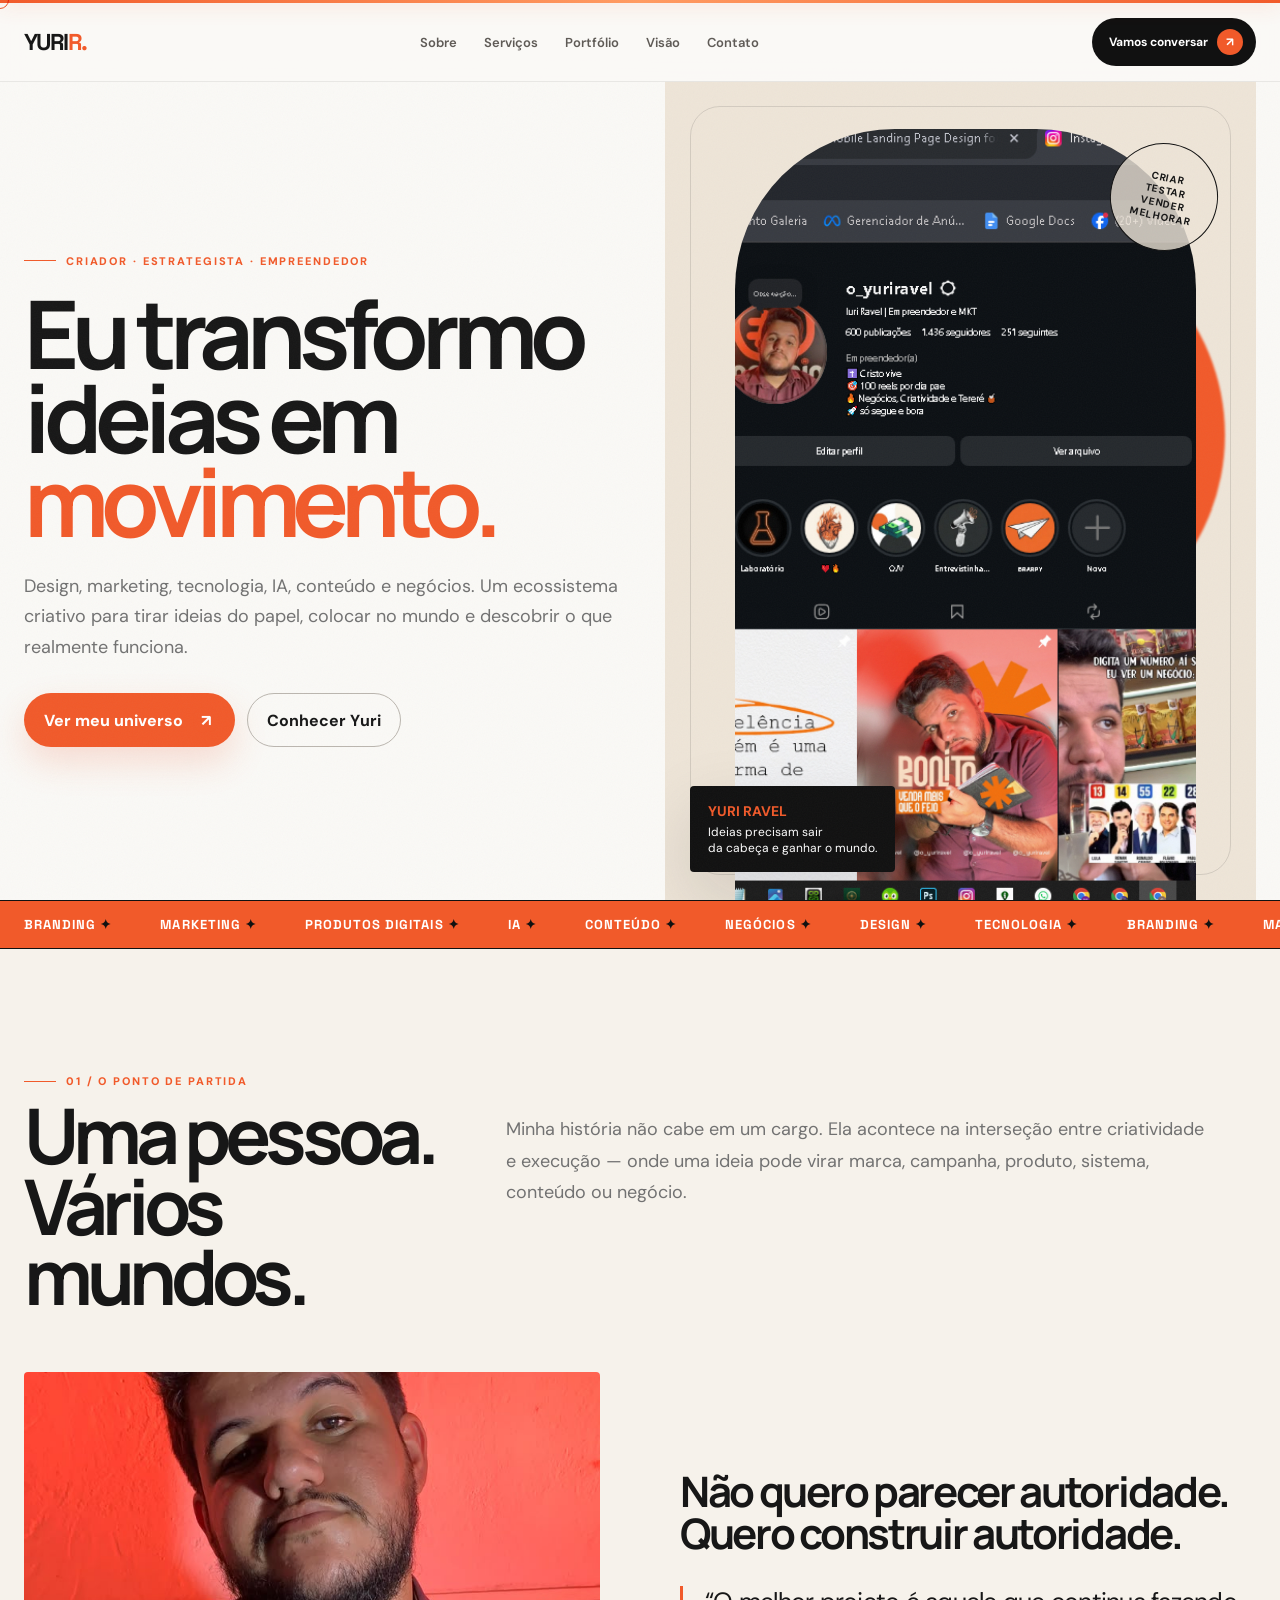
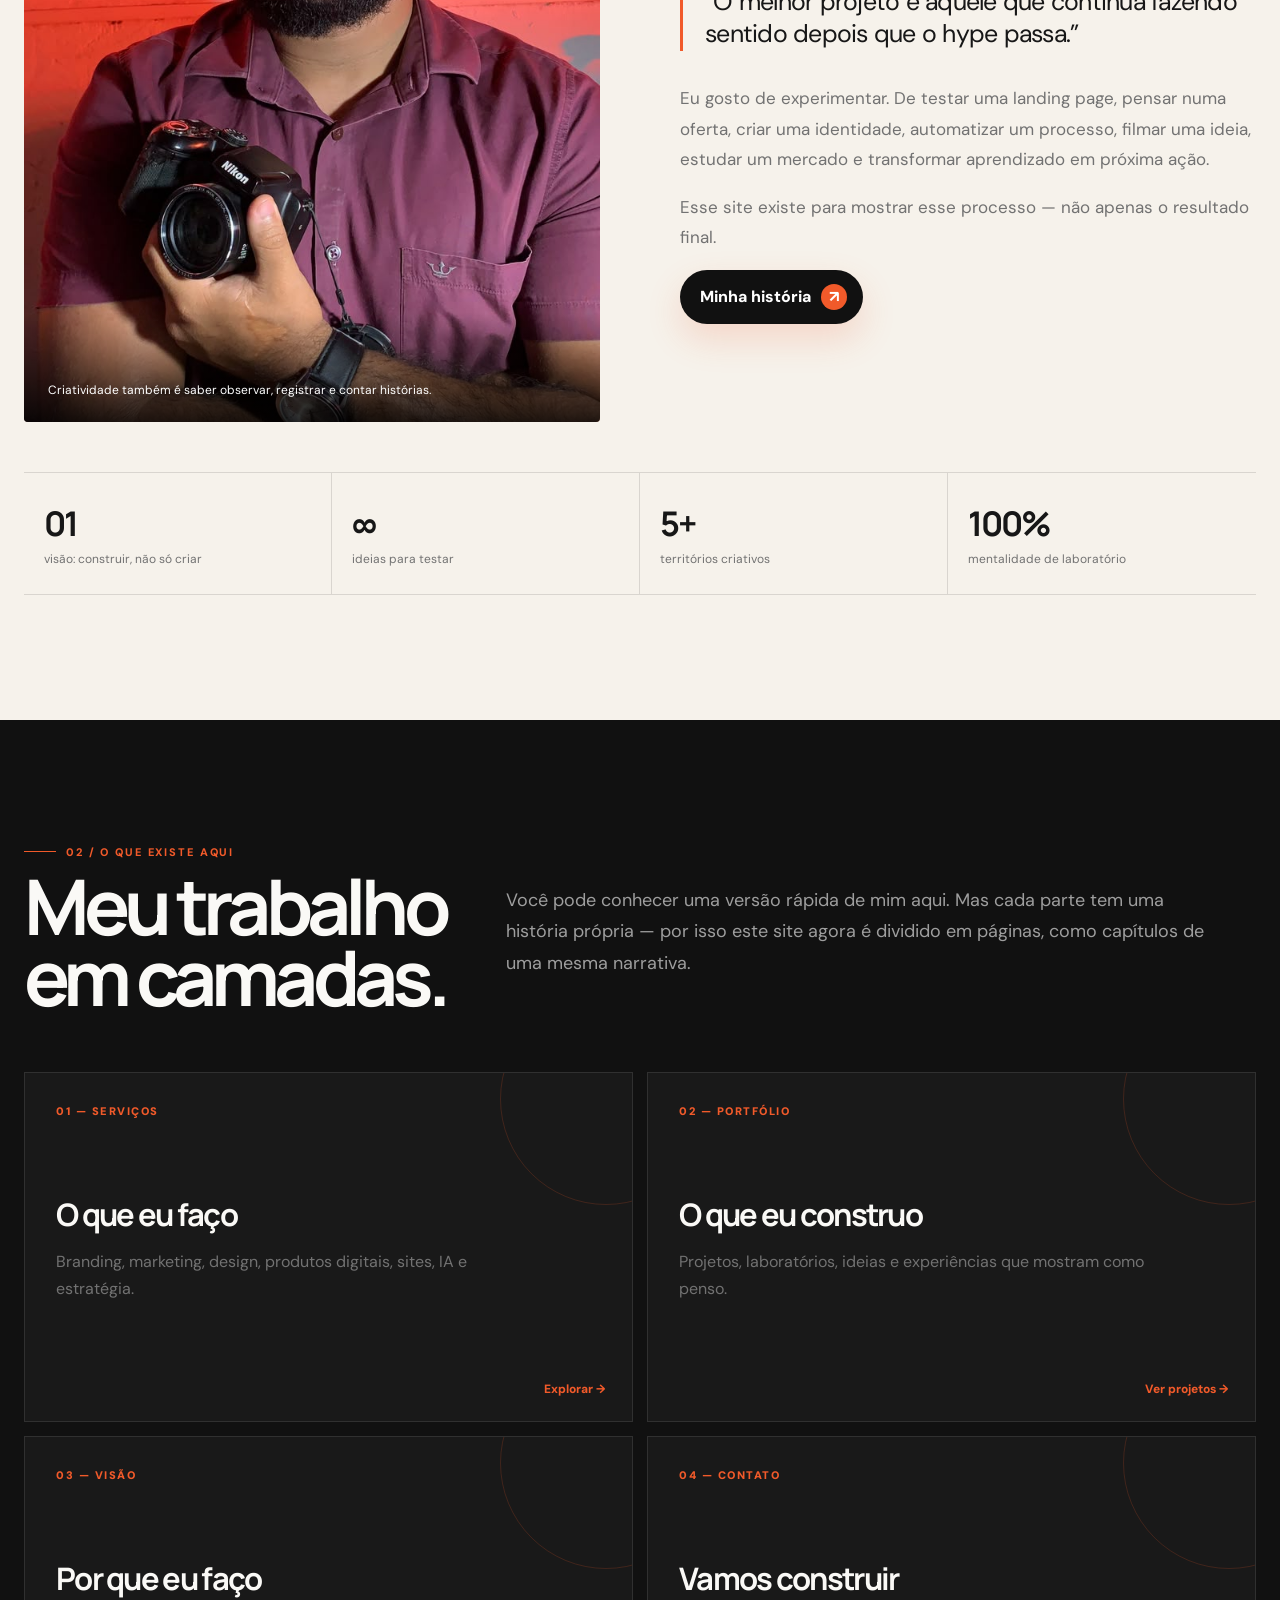
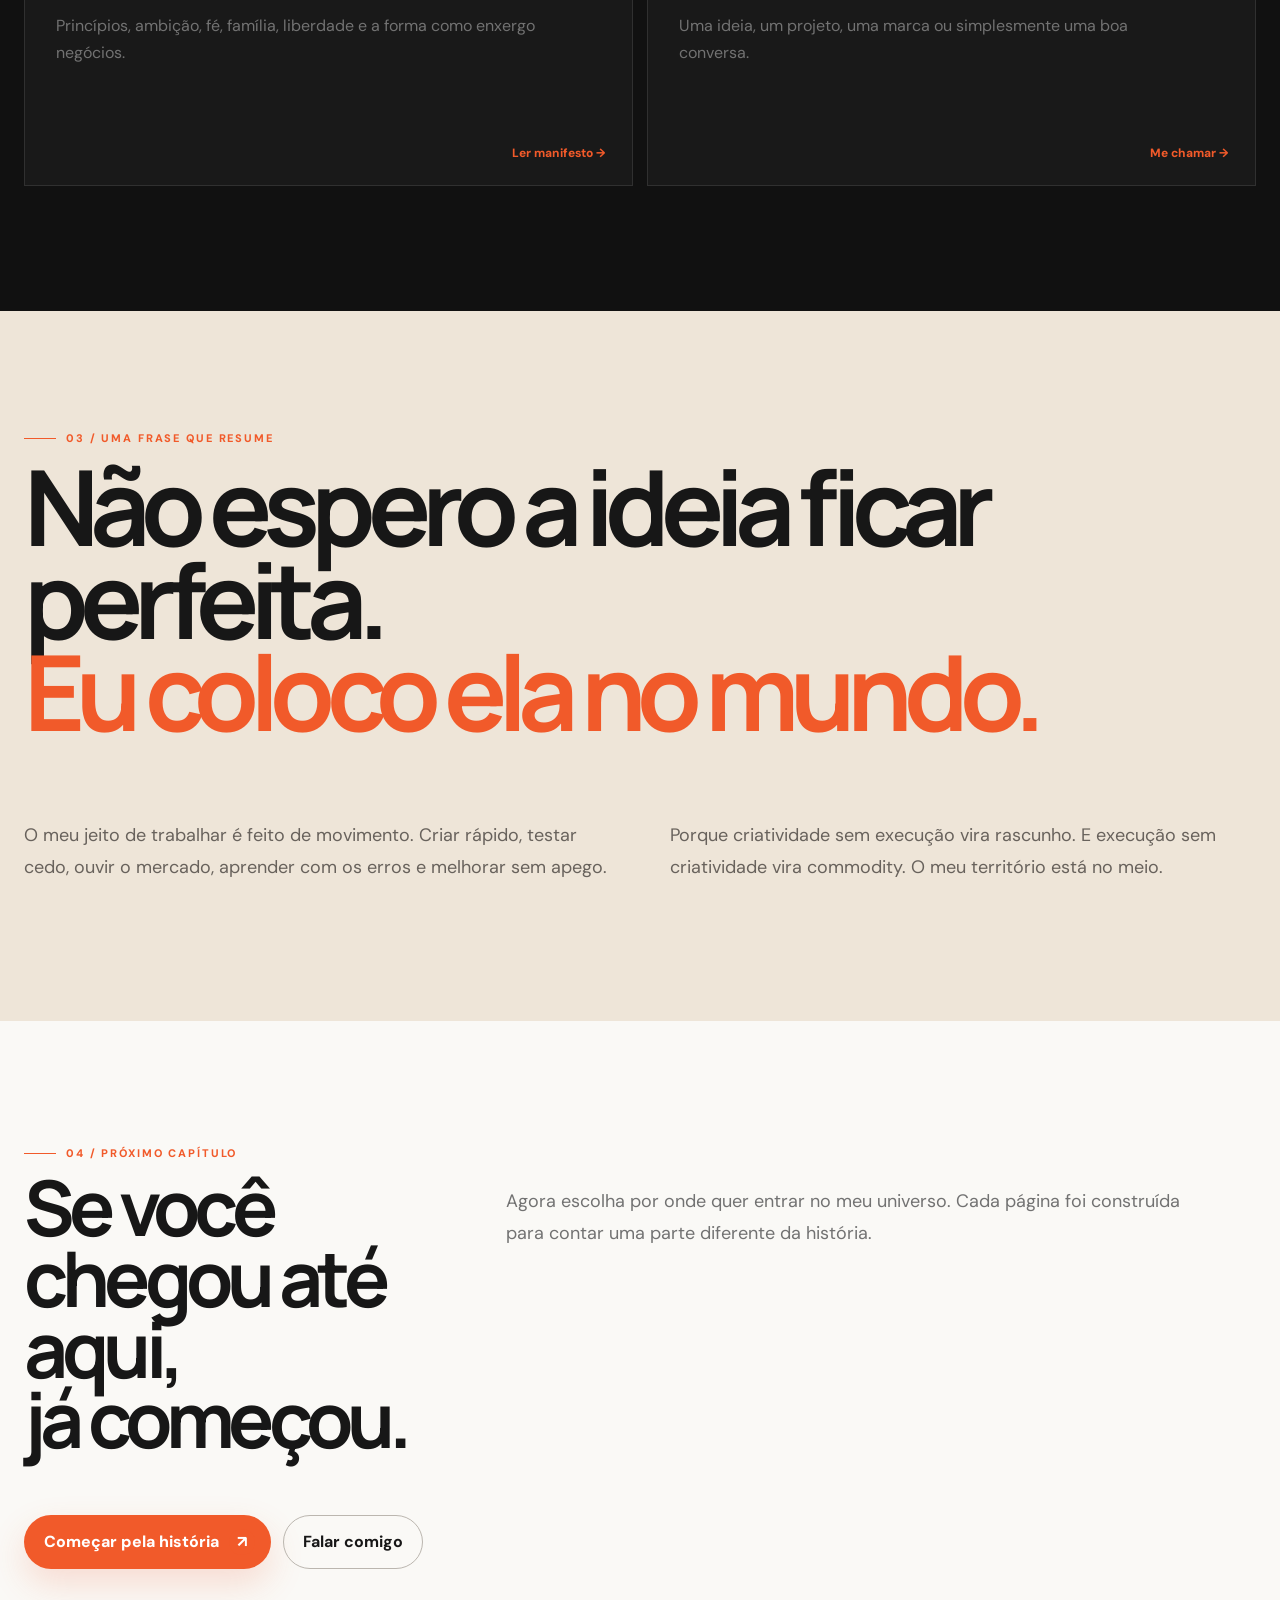
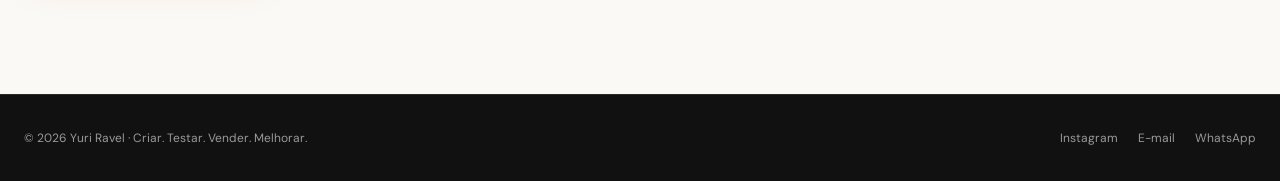
==== yuri-ravel-site-v2-vercel/index.html @ 9c4b501a "Add files via upload" ====
<!doctype html>
<html lang="pt-BR"><head>
<meta charset="utf-8"><meta name="viewport" content="width=device-width,initial-scale=1">
<meta name="theme-color" content="#111111"><meta name="description" content="Criar. Testar. Vender. Melhorar. — Yuri Ravel">
<title>Criar. Testar. Vender. Melhorar. — Yuri Ravel</title><link rel="stylesheet" href="styles.css">
</head><body class=""><div class="topline"></div><div class="noise"></div><div class="cursor"></div>
<header><div class="container nav"><a class="logo" href="index.html">YURI<em>R.</em></a>
<nav class="navlinks">
<a href="sobre.html">Sobre</a><a href="servicos.html">Serviços</a><a href="portfolio.html">Portfólio</a><a href="visao.html">Visão</a><a href="contato.html">Contato</a>
</nav><a class="navcta" href="contato.html">Vamos conversar <span class="arrow">↗</span></a><button class="menu" aria-label="Abrir menu">☰</button></div></header>
<main>
<section class="hero container">
  <div class="hero-copy reveal">
    <div class="kicker">Criador · Estrategista · Empreendedor</div>
    <h1>Eu transformo<br>ideias em <span class="orange">movimento.</span></h1>
    <p>Design, marketing, tecnologia, IA, conteúdo e negócios. Um ecossistema criativo para tirar ideias do papel, colocar no mundo e descobrir o que realmente funciona.</p>
    <div class="actions"><a class="btn" href="portfolio.html">Ver meu universo <span class="arrow">↗</span></a><a class="outline" href="sobre.html">Conhecer Yuri</a></div>
  </div>
  <div class="hero-art reveal">
    <div class="hero-photo"><img src="assets/yuri-profile.png" alt="Yuri Ravel"></div>
    <div class="stamp">CRIAR<br>TESTAR<br>VENDER<br>MELHORAR</div>
    <div class="hero-note"><b>YURI RAVEL</b>Ideias precisam sair<br>da cabeça e ganhar o mundo.</div>
  </div>
</section>
<div class="ticker"><div class="ticker-track">
<span>Branding <i>✦</i></span><span>Marketing <i>✦</i></span><span>Produtos digitais <i>✦</i></span><span>IA <i>✦</i></span><span>Conteúdo <i>✦</i></span><span>Negócios <i>✦</i></span><span>Design <i>✦</i></span><span>Tecnologia <i>✦</i></span>
<span>Branding <i>✦</i></span><span>Marketing <i>✦</i></span><span>Produtos digitais <i>✦</i></span><span>IA <i>✦</i></span><span>Conteúdo <i>✦</i></span><span>Negócios <i>✦</i></span><span>Design <i>✦</i></span><span>Tecnologia <i>✦</i></span>
</div></div>

<section class="section soft"><div class="container">
<div class="section-head reveal"><div><div class="kicker">01 / O ponto de partida</div><h2>Uma pessoa.<br>Vários mundos.</h2></div><p>Minha história não cabe em um cargo. Ela acontece na interseção entre criatividade e execução — onde uma ideia pode virar marca, campanha, produto, sistema, conteúdo ou negócio.</p></div>
<div class="editorial">
<div class="editorial-image reveal"><img src="assets/yuri-camera.png" alt="Yuri segurando uma câmera"><div class="caption">Criatividade também é saber observar, registrar e contar histórias.</div></div>
<div class="editorial-copy reveal"><h3>Não quero parecer autoridade. Quero construir autoridade.</h3><div class="quote">“O melhor projeto é aquele que continua fazendo sentido depois que o hype passa.”</div><p>Eu gosto de experimentar. De testar uma landing page, pensar numa oferta, criar uma identidade, automatizar um processo, filmar uma ideia, estudar um mercado e transformar aprendizado em próxima ação.</p><p>Esse site existe para mostrar esse processo — não apenas o resultado final.</p><a class="btn dark" href="sobre.html">Minha história <span class="arrow">↗</span></a></div>
</div>
<div class="stats">
<div class="stat reveal"><b>01</b><span>visão: construir, não só criar</span></div><div class="stat reveal"><b>∞</b><span>ideias para testar</span></div><div class="stat reveal"><b>5+</b><span>territórios criativos</span></div><div class="stat reveal"><b>100%</b><span>mentalidade de laboratório</span></div>
</div></div></section>

<section class="section dark"><div class="container">
<div class="section-head reveal"><div><div class="kicker">02 / O que existe aqui</div><h2>Meu trabalho<br>em camadas.</h2></div><p>Você pode conhecer uma versão rápida de mim aqui. Mas cada parte tem uma história própria — por isso este site agora é dividido em páginas, como capítulos de uma mesma narrativa.</p></div>
<div class="service-grid">
<a class="service-card reveal" href="servicos.html"><div class="service-number">01 — SERVIÇOS</div><h3>O que eu faço</h3><p>Branding, marketing, design, produtos digitais, sites, IA e estratégia.</p><span class="mini">Explorar →</span></a>
<a class="service-card reveal" href="portfolio.html"><div class="service-number">02 — PORTFÓLIO</div><h3>O que eu construo</h3><p>Projetos, laboratórios, ideias e experiências que mostram como penso.</p><span class="mini">Ver projetos →</span></a>
<a class="service-card reveal" href="visao.html"><div class="service-number">03 — VISÃO</div><h3>Por que eu faço</h3><p>Princípios, ambição, fé, família, liberdade e a forma como enxergo negócios.</p><span class="mini">Ler manifesto →</span></a>
<a class="service-card reveal" href="contato.html"><div class="service-number">04 — CONTATO</div><h3>Vamos construir</h3><p>Uma ideia, um projeto, uma marca ou simplesmente uma boa conversa.</p><span class="mini">Me chamar →</span></a>
</div></div></section>

<section class="manifesto"><div class="container reveal">
<div class="kicker">03 / Uma frase que resume</div>
<h2>Não espero a ideia ficar perfeita.<br><span>Eu coloco ela no mundo.</span></h2>
<div class="manifesto-grid"><p>O meu jeito de trabalhar é feito de movimento. Criar rápido, testar cedo, ouvir o mercado, aprender com os erros e melhorar sem apego.</p><p>Porque criatividade sem execução vira rascunho. E execução sem criatividade vira commodity. O meu território está no meio.</p></div>
</div></section>

<section class="section"><div class="container">
<div class="section-head reveal"><div><div class="kicker">04 / Próximo capítulo</div><h2>Se você chegou até aqui,<br>já começou.</h2></div><p>Agora escolha por onde quer entrar no meu universo. Cada página foi construída para contar uma parte diferente da história.</p></div>
<div class="actions reveal"><a class="btn" href="sobre.html">Começar pela história <span class="arrow">↗</span></a><a class="outline" href="contato.html">Falar comigo</a></div>
</div></section>
</main>
<footer><div class="container foot"><div>© 2026 Yuri Ravel · Criar. Testar. Vender. Melhorar.</div><div class="foot-links"><a href="instagram.com/o_yuriravel" target="_blank">Instagram</a><a href="mailto:yuriravelofc@gmail.com">E-mail</a><a href="https://wa.me/5564993326251" target="_blank">WhatsApp</a></div></div></footer>
<script src="script.js"></script></body></html>
---- yuri-ravel-site-v2-vercel/styles.css ----
@import url('https://fonts.googleapis.com/css2?family=DM+Sans:wght@400;500;600;700&family=Manrope:wght@500;600;700;800&family=Space+Grotesk:wght@400;500;600;700&display=swap');
:root{
  --black:#111111; --ink:#171717; --charcoal:#252525; --gray:#727272;
  --line:#d9d5cf; --white:#faf9f6; --beige:#eee5d8; --beige2:#e4d6c5;
  --orange:#f15a2a; --orange2:#ff7a3d; --soft:#f6f2eb;
  --shadow:0 25px 70px rgba(17,17,17,.12); --ease:cubic-bezier(.2,.8,.2,1);
  --max:1240px;
}
*{box-sizing:border-box}html{scroll-behavior:smooth}
body{margin:0;background:var(--white);color:var(--ink);font-family:"DM Sans",Arial,sans-serif;overflow-x:hidden}
body.dark-page{background:var(--black);color:var(--white)}
a{color:inherit;text-decoration:none}button{font:inherit}
::selection{background:var(--orange);color:white}
.noise{position:fixed;inset:0;pointer-events:none;z-index:100;opacity:.035;background-image:url("data:image/svg+xml,%3Csvg xmlns='http://www.w3.org/2000/svg' width='180' height='180'%3E%3Cfilter id='n'%3E%3CfeTurbulence type='fractalNoise' baseFrequency='.8' numOctaves='3' stitchTiles='stitch'/%3E%3C/filter%3E%3Crect width='100%25' height='100%25' filter='url(%23n)'/%3E%3C/svg%3E")}
.topline{height:3px;position:fixed;top:0;left:0;right:0;z-index:200;background:linear-gradient(90deg,var(--orange),#ff9b62,var(--orange));box-shadow:0 0 20px rgba(241,90,42,.45)}
.container{width:min(calc(100% - 48px),var(--max));margin:auto}
header{position:fixed;top:3px;left:0;right:0;z-index:150;background:rgba(250,249,246,.78);backdrop-filter:blur(18px);border-bottom:1px solid rgba(17,17,17,.08)}
.dark-page header{background:rgba(17,17,17,.78);border-color:rgba(255,255,255,.09)}
.nav{height:78px;display:flex;align-items:center;justify-content:space-between}
.logo{font-family:"Space Grotesk";font-size:23px;font-weight:700;letter-spacing:-.07em}
.logo em{font-style:normal;color:var(--orange)}
.navlinks{display:flex;gap:27px;font-size:13px;font-weight:600;color:#5f5b56}
.dark-page .navlinks{color:#bbb}
.navlinks a{position:relative;padding:30px 0}
.navlinks a:after{content:"";position:absolute;left:0;right:100%;bottom:21px;height:2px;background:var(--orange);transition:.3s}
.navlinks a:hover:after,.navlinks a.active:after{right:0}
.navcta{display:inline-flex;align-items:center;gap:9px;padding:11px 13px 11px 17px;border-radius:999px;background:var(--black);color:white;font-weight:700;font-size:12px}
.dark-page .navcta{background:var(--white);color:var(--black)}
.arrow{width:26px;height:26px;border-radius:50%;background:var(--orange);display:grid;place-items:center;color:white}
.menu{display:none;background:none;border:0;font-size:25px;color:inherit}
main{padding-top:81px}
.hero{min-height:calc(100vh - 81px);display:grid;grid-template-columns:1.04fr .96fr;align-items:stretch}
.hero-copy{padding:110px 35px 90px 0;display:flex;flex-direction:column;justify-content:center}
.kicker{display:flex;align-items:center;gap:10px;font-size:11px;letter-spacing:.17em;text-transform:uppercase;font-weight:800;color:var(--orange)}
.kicker:before{content:"";width:32px;height:1px;background:var(--orange)}
h1,h2,h3{font-family:"Manrope",Arial,sans-serif}
h1{font-size:clamp(56px,7.4vw,105px);line-height:.89;letter-spacing:-.075em;margin:23px 0 27px;max-width:790px}
h1 .orange,h2 .orange{color:var(--orange)}
.hero-copy p{font-size:18px;line-height:1.7;color:var(--gray);max-width:670px;margin:0}
.actions{display:flex;gap:12px;flex-wrap:wrap;margin-top:31px}
.btn{display:inline-flex;align-items:center;gap:10px;border:0;border-radius:999px;padding:14px 16px 14px 20px;background:var(--orange);color:white;font-weight:800;transition:.35s var(--ease);box-shadow:0 15px 35px rgba(241,90,42,.18)}
.btn:hover{transform:translateY(-4px);box-shadow:0 22px 50px rgba(241,90,42,.3)}
.btn.dark{background:var(--black)}.btn.light{background:var(--white);color:var(--black)}
.outline{display:inline-flex;align-items:center;border:1px solid #bbb6af;border-radius:999px;padding:13px 19px;font-weight:700;transition:.3s}
.outline:hover{border-color:var(--orange);color:var(--orange)}
.hero-art{position:relative;min-height:650px;background:var(--beige);overflow:hidden}
.hero-art:before{content:"";position:absolute;width:430px;height:430px;border-radius:50%;background:var(--orange);left:22%;top:17%;filter:blur(1px)}
.hero-art:after{content:"";position:absolute;inset:25px;border:1px solid rgba(17,17,17,.12);border-radius:30px;pointer-events:none}
.hero-photo{position:absolute;inset:48px 60px 0 70px;z-index:2;overflow:hidden;border-radius:160px 160px 0 0;filter:saturate(.9)}
.hero-photo img{width:100%;height:100%;object-fit:cover;object-position:center;transform:scale(1.03)}
.stamp{position:absolute;z-index:4;right:38px;top:62px;width:108px;height:108px;border:1px solid var(--black);border-radius:50%;display:grid;place-items:center;text-align:center;font-size:10px;font-weight:800;letter-spacing:.08em;transform:rotate(12deg);background:rgba(238,229,216,.78)}
.hero-note{position:absolute;z-index:5;left:25px;bottom:28px;background:var(--black);color:white;padding:16px 18px;border-radius:4px;font-size:12px;line-height:1.35;box-shadow:var(--shadow)}
.hero-note b{color:var(--orange);display:block;font-size:14px;margin-bottom:3px}
.ticker{overflow:hidden;border-top:1px solid var(--black);border-bottom:1px solid var(--black);background:var(--orange);color:white}
.ticker-track{display:flex;width:max-content;animation:marquee 24s linear infinite}
.ticker span{font-family:"Space Grotesk";font-size:13px;font-weight:700;letter-spacing:.08em;text-transform:uppercase;padding:15px 24px}
.ticker i{font-style:normal;color:var(--black)}
@keyframes marquee{to{transform:translateX(-50%)}}
.section{padding:125px 0}.section.soft{background:var(--soft)}.section.dark{background:var(--black);color:var(--white)}
.section-head{display:grid;grid-template-columns:.72fr 1.28fr;gap:60px;margin-bottom:60px}
.section-head h2{font-size:clamp(44px,6vw,78px);line-height:.92;letter-spacing:-.075em;margin:12px 0 0}
.section-head p{font-size:18px;line-height:1.75;color:var(--gray);max-width:700px;margin:40px 0 0}
.dark .section-head p{color:#9e9e9e}
.editorial{display:grid;grid-template-columns:1fr 1fr;gap:80px;align-items:center}
.editorial-image{height:650px;border-radius:4px;overflow:hidden;position:relative;background:var(--beige)}
.editorial-image img{width:100%;height:100%;object-fit:cover}
.editorial-image .caption{position:absolute;bottom:0;left:0;right:0;background:linear-gradient(transparent,rgba(0,0,0,.85));padding:70px 24px 24px;color:white;font-size:12px}
.editorial-copy h3{font-size:42px;line-height:1;letter-spacing:-.055em;margin:0 0 24px}
.editorial-copy p{color:var(--gray);font-size:17px;line-height:1.8}
.quote{border-left:3px solid var(--orange);padding-left:22px;font-size:25px;line-height:1.3;letter-spacing:-.03em;margin:32px 0}
.stats{display:grid;grid-template-columns:repeat(4,1fr);gap:0;border-top:1px solid var(--line);border-bottom:1px solid var(--line);margin-top:50px}
.stat{padding:27px 20px;border-right:1px solid var(--line)}.stat:last-child{border:0}.stat b{font-family:"Manrope";font-size:34px;letter-spacing:-.06em}.stat span{display:block;color:var(--gray);font-size:12px;margin-top:5px}
.service-grid{display:grid;grid-template-columns:repeat(2,1fr);gap:14px}
.service-card{min-height:350px;padding:31px;border:1px solid var(--line);background:var(--white);position:relative;overflow:hidden;transition:.45s var(--ease)}
.dark .service-card{background:#191919;border-color:#303030}
.service-card:hover{transform:translateY(-7px);box-shadow:var(--shadow);border-color:var(--orange)}
.service-number{font-size:11px;font-weight:900;color:var(--orange);letter-spacing:.14em}
.service-card h3{font-size:31px;letter-spacing:-.055em;margin:75px 0 13px}
.service-card p{color:var(--gray);line-height:1.7;margin:0;max-width:480px}
.service-card .mini{position:absolute;right:27px;bottom:24px;font-size:12px;color:var(--orange);font-weight:800}
.service-card:before{content:"";position:absolute;right:-80px;top:-80px;width:210px;height:210px;border-radius:50%;border:1px solid rgba(241,90,42,.18)}
.work-grid{display:grid;grid-template-columns:repeat(12,1fr);gap:15px}
.work{position:relative;min-height:430px;overflow:hidden;background:var(--charcoal);grid-column:span 5}
.work:nth-child(1){grid-column:span 7}.work:nth-child(4){grid-column:span 7}
.work img{width:100%;height:100%;object-fit:cover;opacity:.82;transition:.7s var(--ease)}
.work:hover img{transform:scale(1.06);opacity:.48}
.work-info{position:absolute;inset:auto 0 0;padding:28px;color:white;background:linear-gradient(transparent,rgba(0,0,0,.95) 48%)}
.work-info small{color:#ff9a73;font-weight:800;font-size:10px;letter-spacing:.12em}
.work-info h3{font-size:30px;margin:15px 0 6px;letter-spacing:-.045em}.work-info p{margin:0;color:#d0d0d0;line-height:1.55;font-size:14px}
.process{display:grid;grid-template-columns:repeat(4,1fr);border-top:1px solid #3a3a3a;border-bottom:1px solid #3a3a3a}
.step{padding:28px 22px;border-right:1px solid #3a3a3a}.step:last-child{border:0}.step .num{color:var(--orange);font-weight:900;font-size:12px}.step h3{font-size:22px;margin:55px 0 10px}.step p{color:#9b9b9b;line-height:1.6;font-size:14px}
.manifesto{background:var(--beige);padding:120px 0}.manifesto h2{font-size:clamp(55px,8.2vw,112px);line-height:.88;letter-spacing:-.085em;max-width:1100px;margin:15px 0}.manifesto h2 span{color:var(--orange)}
.manifesto-grid{display:grid;grid-template-columns:1fr 1fr;gap:60px;margin-top:65px}.manifesto-grid p{font-size:18px;line-height:1.75;color:#68625c}
.timeline{border-top:1px solid var(--line)}.timeline-row{display:grid;grid-template-columns:110px 1fr auto;gap:30px;padding:28px 0;border-bottom:1px solid var(--line);align-items:center}.timeline-row .year{font-size:11px;color:var(--orange);font-weight:900;letter-spacing:.12em}.timeline-row h3{margin:0;font-size:23px}.timeline-row p{margin:6px 0 0;color:var(--gray);line-height:1.5}.pill{border:1px solid var(--line);padding:8px 12px;border-radius:99px;font-size:10px;font-weight:800}
.page-hero{padding:105px 0 90px;background:var(--black);color:white}.page-hero h1{max-width:900px;margin-bottom:22px}.page-hero p{max-width:680px;color:#a6a6a6;font-size:18px;line-height:1.75}.page-hero .orange{color:var(--orange)}
.contact-grid{display:grid;grid-template-columns:1fr 1fr;gap:60px;align-items:start}.contact-card{background:var(--beige);padding:42px}.contact-card h3{font-size:35px;letter-spacing:-.05em;margin:0 0 12px}.contact-card p{color:#6d675f;line-height:1.7}.contact-link{display:block;padding:19px 0;border-top:1px solid rgba(17,17,17,.16);font-weight:700}.contact-link:last-child{border-bottom:1px solid rgba(17,17,17,.16)}.contact-link span{display:block;color:var(--gray);font-size:11px;margin-bottom:5px;font-weight:500}.big-contact{font-size:clamp(48px,7vw,90px);line-height:.9;letter-spacing:-.075em;margin:0}.big-contact span{color:var(--orange)}
footer{background:var(--black);color:#999;border-top:1px solid #292929;padding:35px 0}.foot{display:flex;justify-content:space-between;gap:20px;font-size:12px}.foot-links{display:flex;gap:20px}.foot a:hover{color:white}
.reveal{opacity:0;transform:translateY(30px);transition:opacity .85s var(--ease),transform .85s var(--ease)}.reveal.on{opacity:1;transform:none}
.cursor{position:fixed;width:18px;height:18px;border:1px solid var(--orange);border-radius:50%;pointer-events:none;z-index:300;transform:translate(-50%,-50%);transition:width .2s,height .2s;mix-blend-mode:multiply}.dark-page .cursor{mix-blend-mode:screen}
@media(max-width:900px){
 .container{width:calc(100% - 30px)}.navlinks,.navcta{display:none}.menu{display:block}
 .hero{grid-template-columns:1fr}.hero-copy{padding:80px 0 55px}.hero-art{min-height:620px}
 .section-head,.editorial,.contact-grid{grid-template-columns:1fr;gap:25px}.section-head p{margin:0}
 .service-grid{grid-template-columns:1fr}.process{grid-template-columns:1fr 1fr}.step{border-bottom:1px solid #3a3a3a}.work,.work:nth-child(n){grid-column:span 12;min-height:360px}
 .stats{grid-template-columns:1fr 1fr}.stat:nth-child(2){border-right:0}.stat{border-bottom:1px solid var(--line)}
 .manifesto-grid{grid-template-columns:1fr;gap:15px}.timeline-row{grid-template-columns:75px 1fr}.pill{display:none}
}
@media(max-width:560px){
 h1{font-size:58px}.hero-art{min-height:510px}.hero-photo{inset:35px 30px 0 35px}.hero-art:before{width:300px;height:300px;left:14%;top:18%}.stamp{right:12px;top:25px;width:85px;height:85px;font-size:8px}.hero-note{left:12px;bottom:14px}
 .section{padding:85px 0}.editorial-image{height:500px}.process{grid-template-columns:1fr}.stats{grid-template-columns:1fr 1fr}.stat b{font-size:27px}
 .foot{flex-direction:column}.foot-links{flex-wrap:wrap}
}
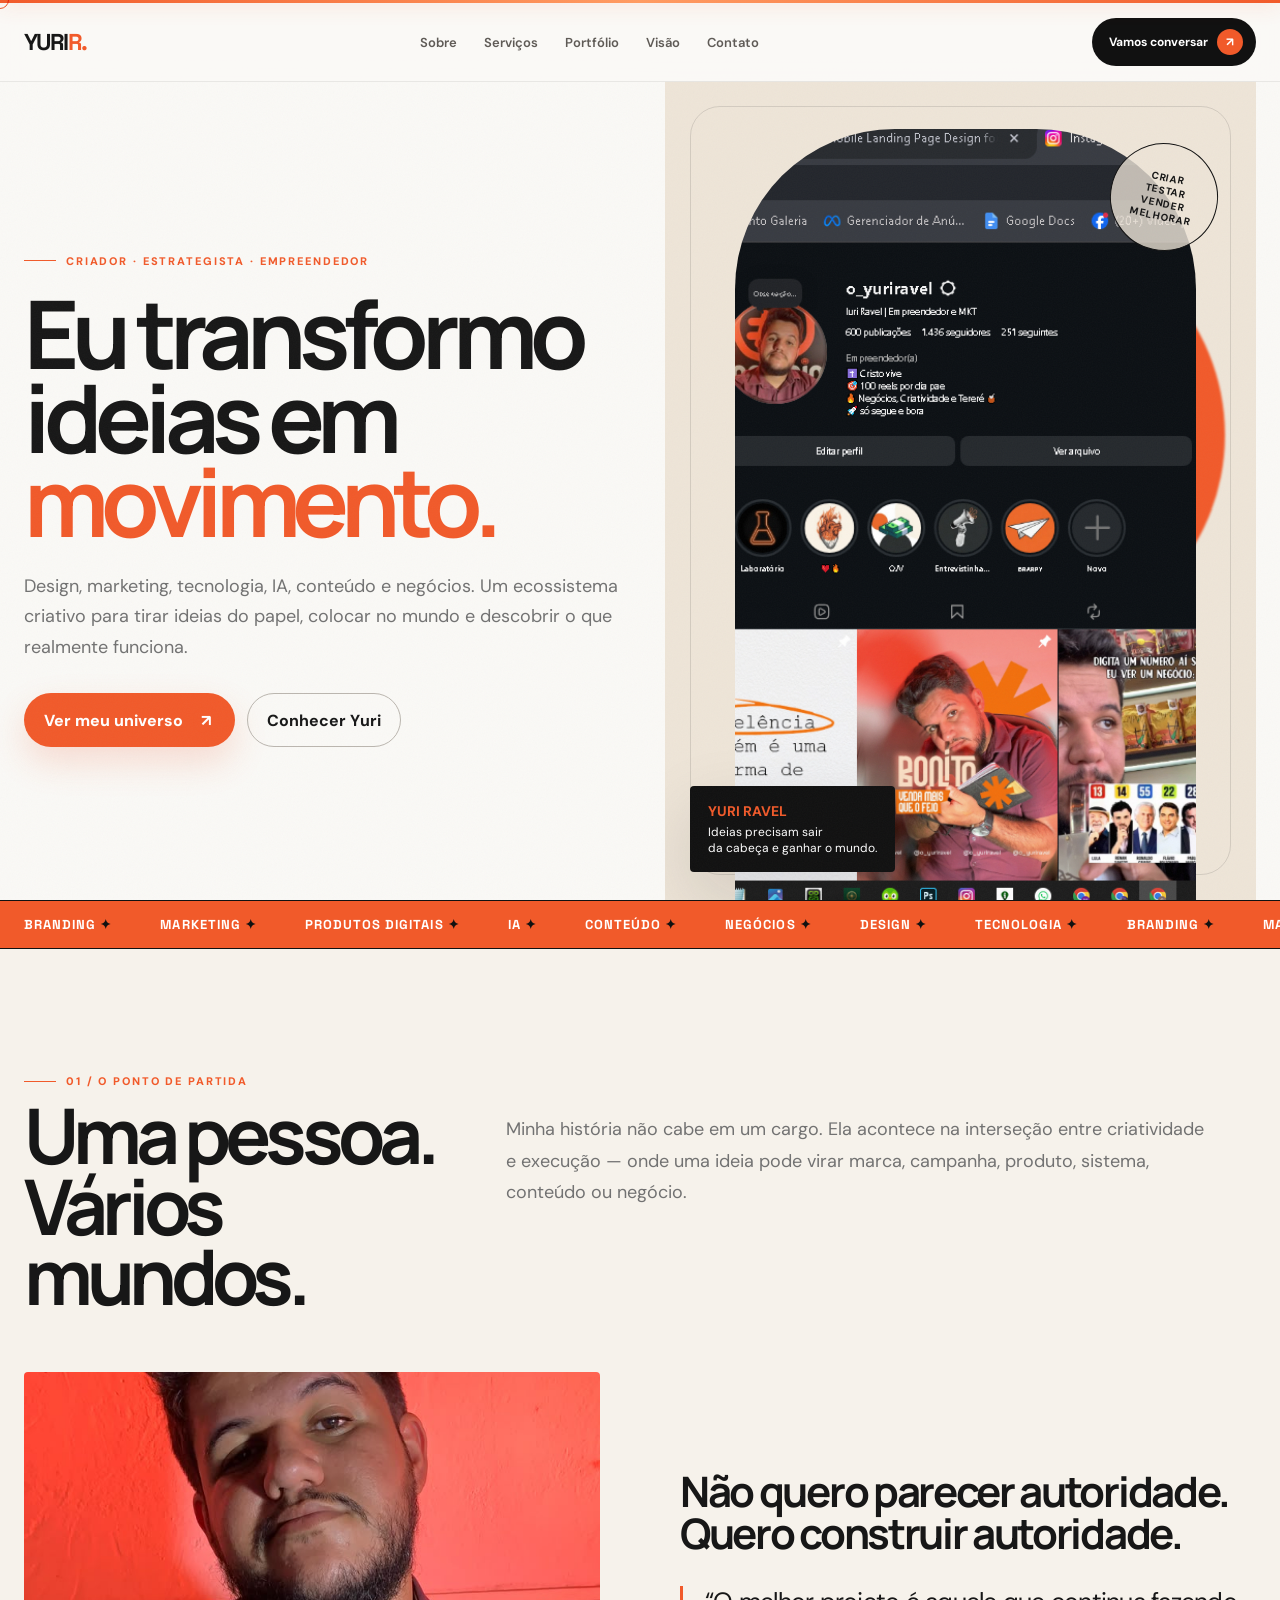
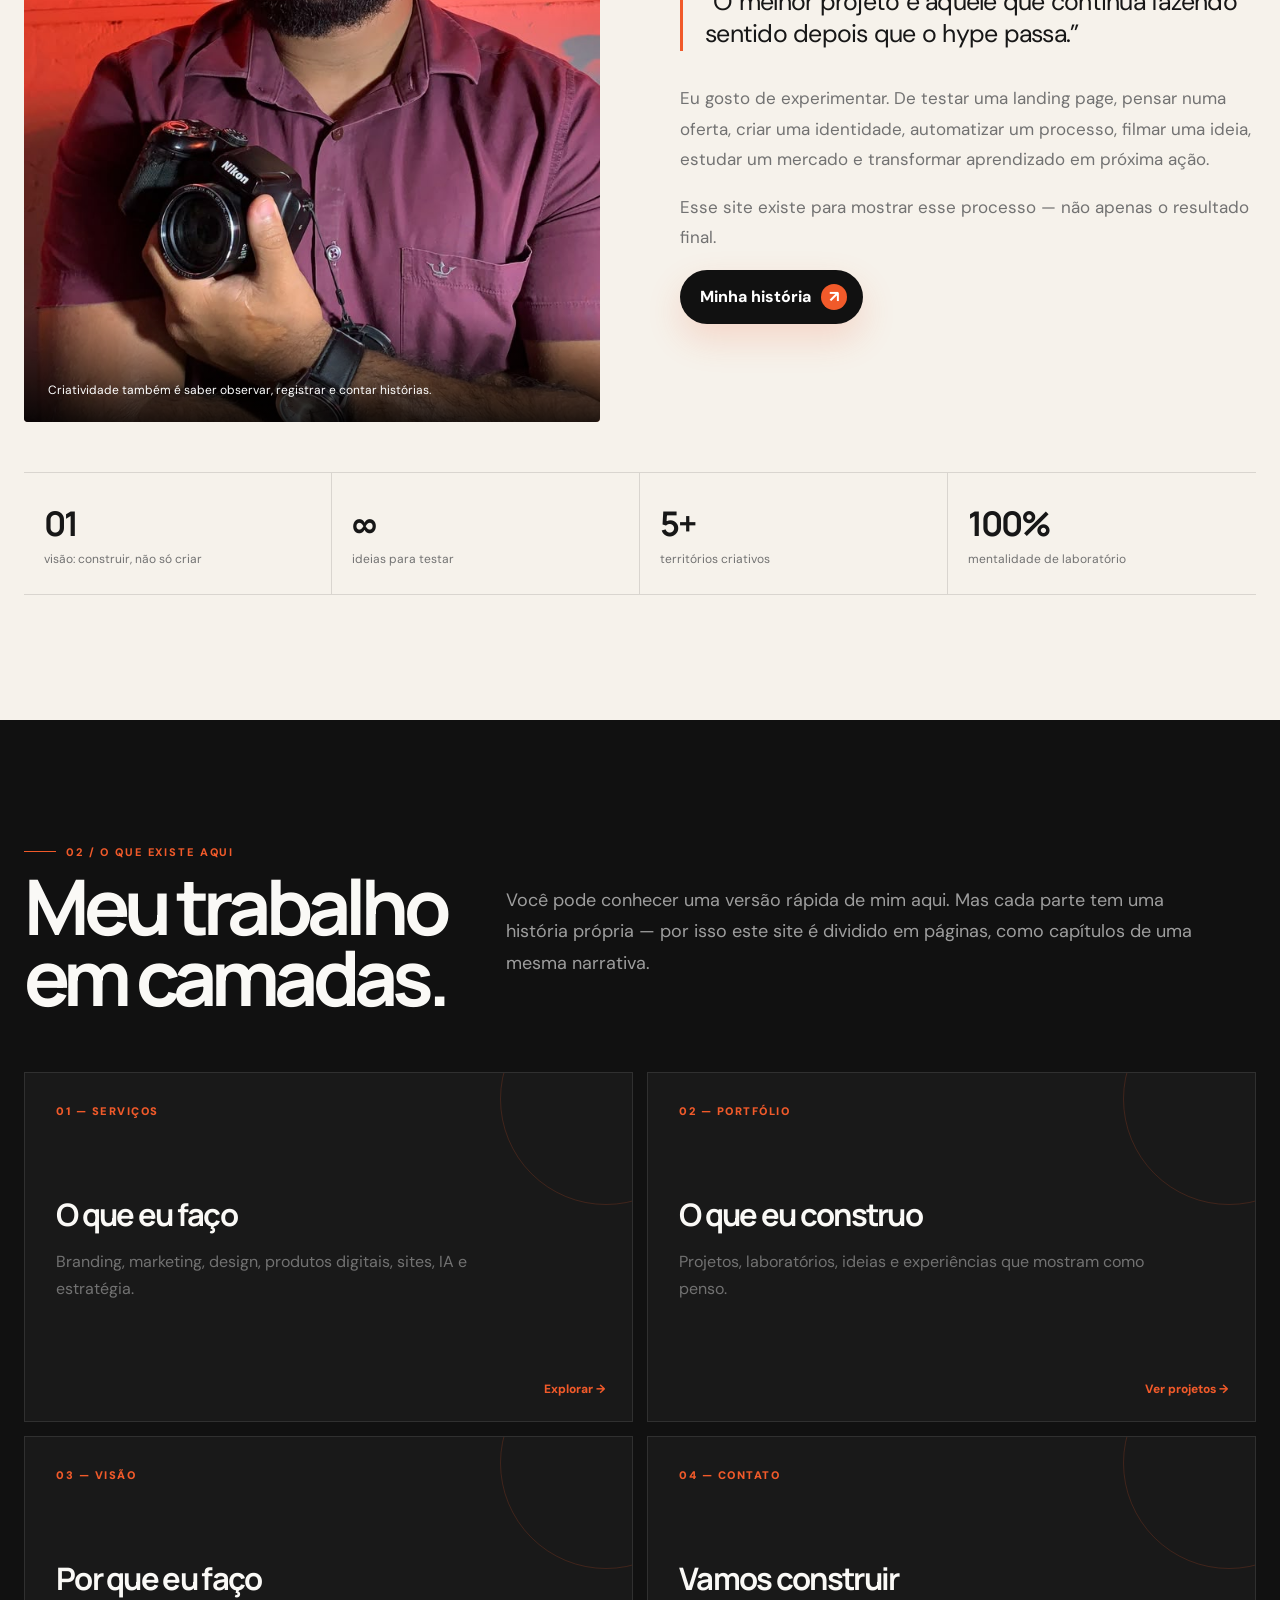
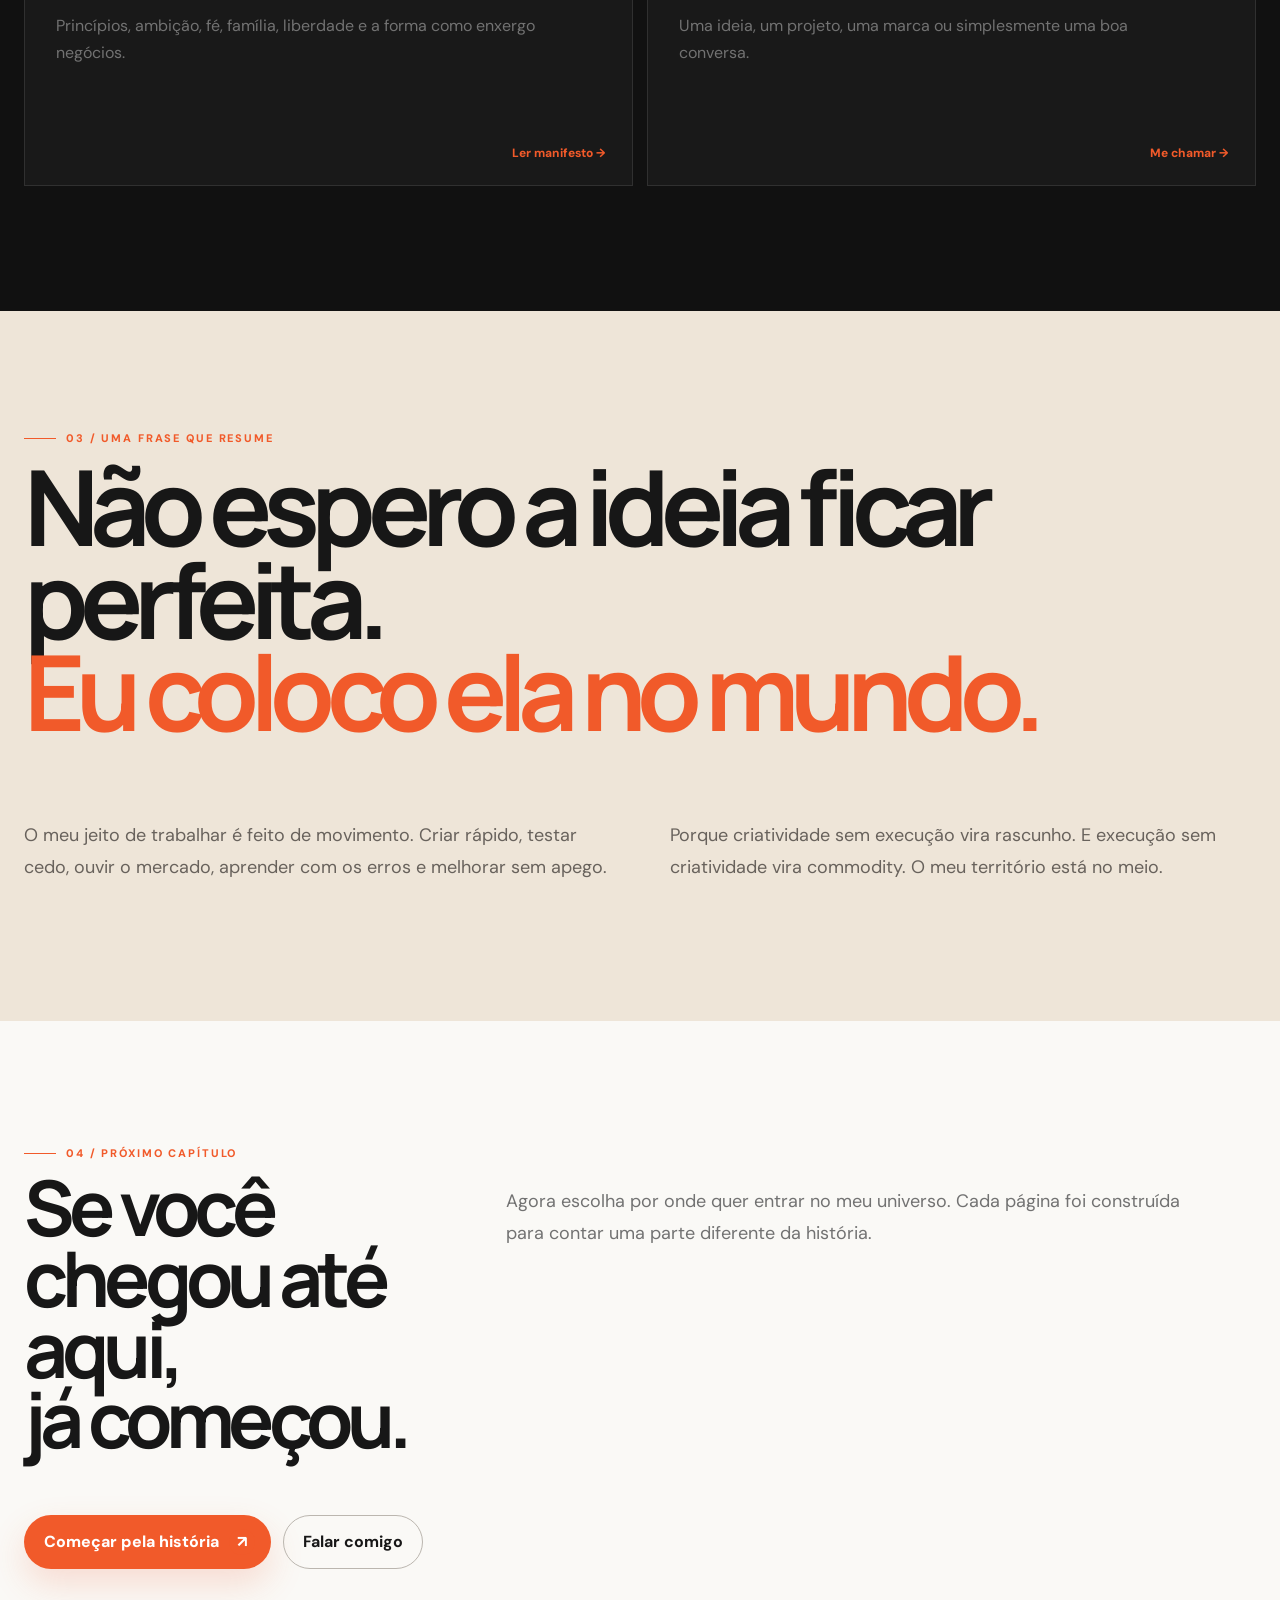
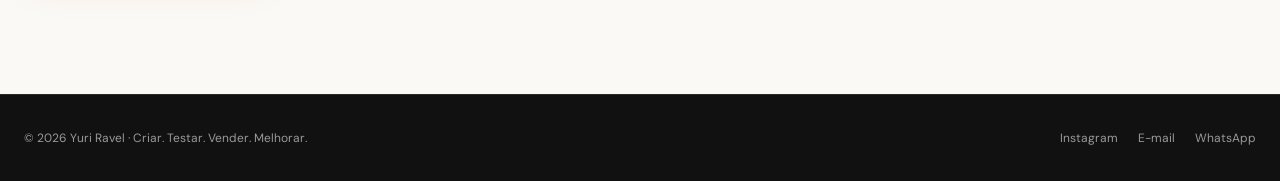
==== commit e09e2779: "Update index.html 01" ====
--- a/yuri-ravel-site-v2-vercel/index.html
+++ b/yuri-ravel-site-v2-vercel/index.html
@@ -1,61 +1,516 @@
 <!doctype html>
-<html lang="pt-BR"><head>
-<meta charset="utf-8"><meta name="viewport" content="width=device-width,initial-scale=1">
-<meta name="theme-color" content="#111111"><meta name="description" content="Criar. Testar. Vender. Melhorar. — Yuri Ravel">
-<title>Criar. Testar. Vender. Melhorar. — Yuri Ravel</title><link rel="stylesheet" href="styles.css">
-</head><body class=""><div class="topline"></div><div class="noise"></div><div class="cursor"></div>
-<header><div class="container nav"><a class="logo" href="index.html">YURI<em>R.</em></a>
-<nav class="navlinks">
-<a href="sobre.html">Sobre</a><a href="servicos.html">Serviços</a><a href="portfolio.html">Portfólio</a><a href="visao.html">Visão</a><a href="contato.html">Contato</a>
-</nav><a class="navcta" href="contato.html">Vamos conversar <span class="arrow">↗</span></a><button class="menu" aria-label="Abrir menu">☰</button></div></header>
-<main>
-<section class="hero container">
-  <div class="hero-copy reveal">
-    <div class="kicker">Criador · Estrategista · Empreendedor</div>
-    <h1>Eu transformo<br>ideias em <span class="orange">movimento.</span></h1>
-    <p>Design, marketing, tecnologia, IA, conteúdo e negócios. Um ecossistema criativo para tirar ideias do papel, colocar no mundo e descobrir o que realmente funciona.</p>
-    <div class="actions"><a class="btn" href="portfolio.html">Ver meu universo <span class="arrow">↗</span></a><a class="outline" href="sobre.html">Conhecer Yuri</a></div>
-  </div>
-  <div class="hero-art reveal">
-    <div class="hero-photo"><img src="assets/yuri-profile.png" alt="Yuri Ravel"></div>
-    <div class="stamp">CRIAR<br>TESTAR<br>VENDER<br>MELHORAR</div>
-    <div class="hero-note"><b>YURI RAVEL</b>Ideias precisam sair<br>da cabeça e ganhar o mundo.</div>
-  </div>
-</section>
-<div class="ticker"><div class="ticker-track">
-<span>Branding <i>✦</i></span><span>Marketing <i>✦</i></span><span>Produtos digitais <i>✦</i></span><span>IA <i>✦</i></span><span>Conteúdo <i>✦</i></span><span>Negócios <i>✦</i></span><span>Design <i>✦</i></span><span>Tecnologia <i>✦</i></span>
-<span>Branding <i>✦</i></span><span>Marketing <i>✦</i></span><span>Produtos digitais <i>✦</i></span><span>IA <i>✦</i></span><span>Conteúdo <i>✦</i></span><span>Negócios <i>✦</i></span><span>Design <i>✦</i></span><span>Tecnologia <i>✦</i></span>
-</div></div>
-
-<section class="section soft"><div class="container">
-<div class="section-head reveal"><div><div class="kicker">01 / O ponto de partida</div><h2>Uma pessoa.<br>Vários mundos.</h2></div><p>Minha história não cabe em um cargo. Ela acontece na interseção entre criatividade e execução — onde uma ideia pode virar marca, campanha, produto, sistema, conteúdo ou negócio.</p></div>
-<div class="editorial">
-<div class="editorial-image reveal"><img src="assets/yuri-camera.png" alt="Yuri segurando uma câmera"><div class="caption">Criatividade também é saber observar, registrar e contar histórias.</div></div>
-<div class="editorial-copy reveal"><h3>Não quero parecer autoridade. Quero construir autoridade.</h3><div class="quote">“O melhor projeto é aquele que continua fazendo sentido depois que o hype passa.”</div><p>Eu gosto de experimentar. De testar uma landing page, pensar numa oferta, criar uma identidade, automatizar um processo, filmar uma ideia, estudar um mercado e transformar aprendizado em próxima ação.</p><p>Esse site existe para mostrar esse processo — não apenas o resultado final.</p><a class="btn dark" href="sobre.html">Minha história <span class="arrow">↗</span></a></div>
-</div>
-<div class="stats">
-<div class="stat reveal"><b>01</b><span>visão: construir, não só criar</span></div><div class="stat reveal"><b>∞</b><span>ideias para testar</span></div><div class="stat reveal"><b>5+</b><span>territórios criativos</span></div><div class="stat reveal"><b>100%</b><span>mentalidade de laboratório</span></div>
-</div></div></section>
-
-<section class="section dark"><div class="container">
-<div class="section-head reveal"><div><div class="kicker">02 / O que existe aqui</div><h2>Meu trabalho<br>em camadas.</h2></div><p>Você pode conhecer uma versão rápida de mim aqui. Mas cada parte tem uma história própria — por isso este site agora é dividido em páginas, como capítulos de uma mesma narrativa.</p></div>
-<div class="service-grid">
-<a class="service-card reveal" href="servicos.html"><div class="service-number">01 — SERVIÇOS</div><h3>O que eu faço</h3><p>Branding, marketing, design, produtos digitais, sites, IA e estratégia.</p><span class="mini">Explorar →</span></a>
-<a class="service-card reveal" href="portfolio.html"><div class="service-number">02 — PORTFÓLIO</div><h3>O que eu construo</h3><p>Projetos, laboratórios, ideias e experiências que mostram como penso.</p><span class="mini">Ver projetos →</span></a>
-<a class="service-card reveal" href="visao.html"><div class="service-number">03 — VISÃO</div><h3>Por que eu faço</h3><p>Princípios, ambição, fé, família, liberdade e a forma como enxergo negócios.</p><span class="mini">Ler manifesto →</span></a>
-<a class="service-card reveal" href="contato.html"><div class="service-number">04 — CONTATO</div><h3>Vamos construir</h3><p>Uma ideia, um projeto, uma marca ou simplesmente uma boa conversa.</p><span class="mini">Me chamar →</span></a>
-</div></div></section>
-
-<section class="manifesto"><div class="container reveal">
-<div class="kicker">03 / Uma frase que resume</div>
-<h2>Não espero a ideia ficar perfeita.<br><span>Eu coloco ela no mundo.</span></h2>
-<div class="manifesto-grid"><p>O meu jeito de trabalhar é feito de movimento. Criar rápido, testar cedo, ouvir o mercado, aprender com os erros e melhorar sem apego.</p><p>Porque criatividade sem execução vira rascunho. E execução sem criatividade vira commodity. O meu território está no meio.</p></div>
-</div></section>
-
-<section class="section"><div class="container">
-<div class="section-head reveal"><div><div class="kicker">04 / Próximo capítulo</div><h2>Se você chegou até aqui,<br>já começou.</h2></div><p>Agora escolha por onde quer entrar no meu universo. Cada página foi construída para contar uma parte diferente da história.</p></div>
-<div class="actions reveal"><a class="btn" href="sobre.html">Começar pela história <span class="arrow">↗</span></a><a class="outline" href="contato.html">Falar comigo</a></div>
-</div></section>
-</main>
-<footer><div class="container foot"><div>© 2026 Yuri Ravel · Criar. Testar. Vender. Melhorar.</div><div class="foot-links"><a href="instagram.com/o_yuriravel" target="_blank">Instagram</a><a href="mailto:yuriravelofc@gmail.com">E-mail</a><a href="https://wa.me/5564993326251" target="_blank">WhatsApp</a></div></div></footer>
-<script src="script.js"></script></body></html>+<html lang="pt-BR">
+<head>
+  <meta charset="utf-8">
+  <meta name="viewport" content="width=device-width, initial-scale=1">
+
+  <meta name="theme-color" content="#111111">
+  <meta
+    name="description"
+    content="Yuri Ravel — Criar. Testar. Vender. Melhorar. Design, marketing, tecnologia, IA, conteúdo e negócios."
+  >
+
+  <title>Yuri Ravel — Criar. Testar. Vender. Melhorar.</title>
+
+  <link rel="stylesheet" href="./styles.css">
+</head>
+
+<body>
+
+  <div class="topline"></div>
+  <div class="noise"></div>
+  <div class="cursor"></div>
+
+  <!-- HEADER -->
+  <header>
+    <div class="container nav">
+
+      <a class="logo" href="./index.html">
+        YURI<em>R.</em>
+      </a>
+
+      <nav class="navlinks" aria-label="Navegação principal">
+        <a href="./sobre.html">Sobre</a>
+        <a href="./servicos.html">Serviços</a>
+        <a href="./portfolio.html">Portfólio</a>
+        <a href="./visao.html">Visão</a>
+        <a href="./contato.html">Contato</a>
+      </nav>
+
+      <a class="navcta" href="./contato.html">
+        Vamos conversar
+        <span class="arrow">↗</span>
+      </a>
+
+      <button
+        class="menu"
+        type="button"
+        aria-label="Abrir menu"
+        aria-expanded="false"
+      >
+        ☰
+      </button>
+
+    </div>
+  </header>
+
+
+  <main>
+
+    <!-- HERO -->
+    <section class="hero container">
+
+      <div class="hero-copy reveal">
+
+        <div class="kicker">
+          Criador · Estrategista · Empreendedor
+        </div>
+
+        <h1>
+          Eu transformo<br>
+          ideias em
+          <span class="orange"> movimento.</span>
+        </h1>
+
+        <p>
+          Design, marketing, tecnologia, IA, conteúdo e negócios.
+          Um ecossistema criativo para tirar ideias do papel,
+          colocar no mundo e descobrir o que realmente funciona.
+        </p>
+
+        <div class="actions">
+
+          <a class="btn" href="./portfolio.html">
+            Ver meu universo
+            <span class="arrow">↗</span>
+          </a>
+
+          <a class="outline" href="./sobre.html">
+            Conhecer Yuri
+          </a>
+
+        </div>
+
+      </div>
+
+
+      <div class="hero-art reveal">
+
+        <div class="hero-photo">
+          <img
+            src="./assets/yuri-profile.png"
+            alt="Yuri Ravel"
+            loading="eager"
+          >
+        </div>
+
+        <div class="stamp">
+          CRIAR<br>
+          TESTAR<br>
+          VENDER<br>
+          MELHORAR
+        </div>
+
+        <div class="hero-note">
+          <b>YURI RAVEL</b>
+          Ideias precisam sair<br>
+          da cabeça e ganhar o mundo.
+        </div>
+
+      </div>
+
+    </section>
+
+
+    <!-- TICKER -->
+    <div class="ticker">
+
+      <div class="ticker-track">
+
+        <span>Branding <i>✦</i></span>
+        <span>Marketing <i>✦</i></span>
+        <span>Produtos digitais <i>✦</i></span>
+        <span>IA <i>✦</i></span>
+        <span>Conteúdo <i>✦</i></span>
+        <span>Negócios <i>✦</i></span>
+        <span>Design <i>✦</i></span>
+        <span>Tecnologia <i>✦</i></span>
+
+        <span>Branding <i>✦</i></span>
+        <span>Marketing <i>✦</i></span>
+        <span>Produtos digitais <i>✦</i></span>
+        <span>IA <i>✦</i></span>
+        <span>Conteúdo <i>✦</i></span>
+        <span>Negócios <i>✦</i></span>
+        <span>Design <i>✦</i></span>
+        <span>Tecnologia <i>✦</i></span>
+
+      </div>
+
+    </div>
+
+
+    <!-- SOBRE -->
+    <section class="section soft">
+
+      <div class="container">
+
+        <div class="section-head reveal">
+
+          <div>
+
+            <div class="kicker">
+              01 / O ponto de partida
+            </div>
+
+            <h2>
+              Uma pessoa.<br>
+              Vários mundos.
+            </h2>
+
+          </div>
+
+          <p>
+            Minha história não cabe em um cargo.
+            Ela acontece na interseção entre criatividade
+            e execução — onde uma ideia pode virar marca,
+            campanha, produto, sistema, conteúdo ou negócio.
+          </p>
+
+        </div>
+
+
+        <div class="editorial">
+
+          <div class="editorial-image reveal">
+
+            <img
+              src="./assets/yuri-camera.png"
+              alt="Yuri Ravel segurando uma câmera"
+              loading="lazy"
+            >
+
+            <div class="caption">
+              Criatividade também é saber observar,
+              registrar e contar histórias.
+            </div>
+
+          </div>
+
+
+          <div class="editorial-copy reveal">
+
+            <h3>
+              Não quero parecer autoridade.
+              Quero construir autoridade.
+            </h3>
+
+            <div class="quote">
+              “O melhor projeto é aquele que continua
+              fazendo sentido depois que o hype passa.”
+            </div>
+
+            <p>
+              Eu gosto de experimentar.
+              De testar uma landing page, pensar numa oferta,
+              criar uma identidade, automatizar um processo,
+              filmar uma ideia, estudar um mercado e transformar
+              aprendizado em próxima ação.
+            </p>
+
+            <p>
+              Esse site existe para mostrar esse processo —
+              não apenas o resultado final.
+            </p>
+
+            <a class="btn dark" href="./sobre.html">
+              Minha história
+              <span class="arrow">↗</span>
+            </a>
+
+          </div>
+
+        </div>
+
+
+        <div class="stats">
+
+          <div class="stat reveal">
+            <b>01</b>
+            <span>visão: construir, não só criar</span>
+          </div>
+
+          <div class="stat reveal">
+            <b>∞</b>
+            <span>ideias para testar</span>
+          </div>
+
+          <div class="stat reveal">
+            <b>5+</b>
+            <span>territórios criativos</span>
+          </div>
+
+          <div class="stat reveal">
+            <b>100%</b>
+            <span>mentalidade de laboratório</span>
+          </div>
+
+        </div>
+
+      </div>
+
+    </section>
+
+
+    <!-- UNIVERSO -->
+    <section class="section dark">
+
+      <div class="container">
+
+        <div class="section-head reveal">
+
+          <div>
+
+            <div class="kicker">
+              02 / O que existe aqui
+            </div>
+
+            <h2>
+              Meu trabalho<br>
+              em camadas.
+            </h2>
+
+          </div>
+
+          <p>
+            Você pode conhecer uma versão rápida de mim aqui.
+            Mas cada parte tem uma história própria — por isso
+            este site é dividido em páginas, como capítulos
+            de uma mesma narrativa.
+          </p>
+
+        </div>
+
+
+        <div class="service-grid">
+
+          <a class="service-card reveal" href="./servicos.html">
+
+            <div class="service-number">
+              01 — SERVIÇOS
+            </div>
+
+            <h3>
+              O que eu faço
+            </h3>
+
+            <p>
+              Branding, marketing, design,
+              produtos digitais, sites, IA e estratégia.
+            </p>
+
+            <span class="mini">
+              Explorar →
+            </span>
+
+          </a>
+
+
+          <a class="service-card reveal" href="./portfolio.html">
+
+            <div class="service-number">
+              02 — PORTFÓLIO
+            </div>
+
+            <h3>
+              O que eu construo
+            </h3>
+
+            <p>
+              Projetos, laboratórios, ideias e experiências
+              que mostram como penso.
+            </p>
+
+            <span class="mini">
+              Ver projetos →
+            </span>
+
+          </a>
+
+
+          <a class="service-card reveal" href="./visao.html">
+
+            <div class="service-number">
+              03 — VISÃO
+            </div>
+
+            <h3>
+              Por que eu faço
+            </h3>
+
+            <p>
+              Princípios, ambição, fé, família,
+              liberdade e a forma como enxergo negócios.
+            </p>
+
+            <span class="mini">
+              Ler manifesto →
+            </span>
+
+          </a>
+
+
+          <a class="service-card reveal" href="./contato.html">
+
+            <div class="service-number">
+              04 — CONTATO
+            </div>
+
+            <h3>
+              Vamos construir
+            </h3>
+
+            <p>
+              Uma ideia, um projeto, uma marca
+              ou simplesmente uma boa conversa.
+            </p>
+
+            <span class="mini">
+              Me chamar →
+            </span>
+
+          </a>
+
+        </div>
+
+      </div>
+
+    </section>
+
+
+    <!-- MANIFESTO -->
+    <section class="manifesto">
+
+      <div class="container reveal">
+
+        <div class="kicker">
+          03 / Uma frase que resume
+        </div>
+
+        <h2>
+          Não espero a ideia ficar perfeita.<br>
+          <span>Eu coloco ela no mundo.</span>
+        </h2>
+
+        <div class="manifesto-grid">
+
+          <p>
+            O meu jeito de trabalhar é feito de movimento.
+            Criar rápido, testar cedo, ouvir o mercado,
+            aprender com os erros e melhorar sem apego.
+          </p>
+
+          <p>
+            Porque criatividade sem execução vira rascunho.
+            E execução sem criatividade vira commodity.
+            O meu território está no meio.
+          </p>
+
+        </div>
+
+      </div>
+
+    </section>
+
+
+    <!-- CTA FINAL -->
+    <section class="section">
+
+      <div class="container">
+
+        <div class="section-head reveal">
+
+          <div>
+
+            <div class="kicker">
+              04 / Próximo capítulo
+            </div>
+
+            <h2>
+              Se você chegou até aqui,<br>
+              já começou.
+            </h2>
+
+          </div>
+
+          <p>
+            Agora escolha por onde quer entrar no meu universo.
+            Cada página foi construída para contar uma parte
+            diferente da história.
+          </p>
+
+        </div>
+
+
+        <div class="actions reveal">
+
+          <a class="btn" href="./sobre.html">
+            Começar pela história
+            <span class="arrow">↗</span>
+          </a>
+
+          <a class="outline" href="./contato.html">
+            Falar comigo
+          </a>
+
+        </div>
+
+      </div>
+
+    </section>
+
+  </main>
+
+
+  <!-- FOOTER -->
+  <footer>
+
+    <div class="container foot">
+
+      <div>
+        © 2026 Yuri Ravel · Criar. Testar. Vender. Melhorar.
+      </div>
+
+      <div class="foot-links">
+
+        <a
+          href="https://instagram.com/o_yuriravel"
+          target="_blank"
+          rel="noopener noreferrer"
+        >
+          Instagram
+        </a>
+
+        <a href="mailto:yuriravelofc@gmail.com">
+          E-mail
+        </a>
+
+        <a
+          href="https://wa.me/5564993326251"
+          target="_blank"
+          rel="noopener noreferrer"
+        >
+          WhatsApp
+        </a>
+
+      </div>
+
+    </div>
+
+  </footer>
+
+
+  <script src="./script.js"></script>
+
+</body>
+</html>
